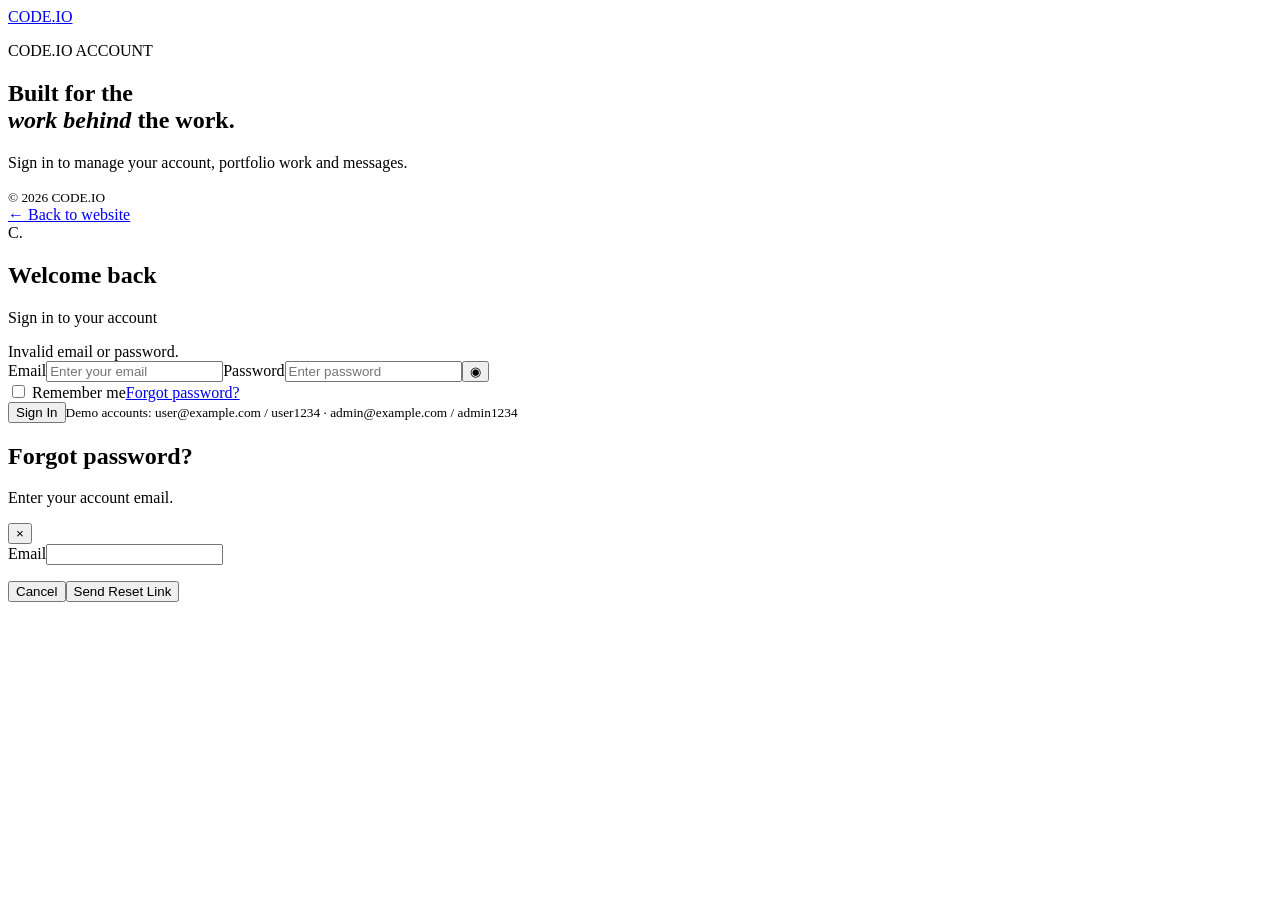
==== admin-login.html @ 76c8f317 "Add files via upload" ====
<!doctype html><html lang="en"><head><meta charset="UTF-8"><meta name="viewport" content="width=device-width,initial-scale=1"><title>Sign in — CODE.IO</title><link rel="stylesheet" href="admin/admin.css"></head><body class="login-page"><main class="login-shell"><section class="login-brand"><a class="admin-brand" href="index.html"><img src="assets/CODE.IO.png" alt="">CODE<span>.</span>IO</a><div><p class="eyebrow">CODE.IO ACCOUNT</p><h1>Built for the<br><em>work behind</em> the work.</h1><p>Sign in to manage your account, portfolio work and messages.</p></div><small>© 2026 CODE.IO</small></section><section class="login-form-wrap"><a class="back-link" href="index.html">← Back to website</a><form class="login-card" id="login-form"><div class="mini-mark">C.</div><h2>Welcome back</h2><p>Sign in to your account</p><div class="login-error" id="login-error">Invalid email or password.</div><label>Email<input id="admin-email" type="email" placeholder="Enter your email" required></label><label>Password<span class="password-wrap"><input id="admin-password" type="password" placeholder="Enter password" required><button type="button" id="password-toggle" aria-label="Show password">◉</button></span></label><div class="login-options"><label class="check"><input type="checkbox"> Remember me</label><a href="#" id="forgot-link">Forgot password?</a></div><button class="primary-btn login-submit" type="submit">Sign In</button><small class="demo-note">Demo accounts: user@example.com / user1234 · admin@example.com / admin1234</small></form></section></main><div class="modal-layer" id="forgot-modal"><form class="modal" id="forgot-form"><div class="modal-head"><div><h2>Forgot password?</h2><p class="muted">Enter your account email.</p></div><button class="close" type="button" data-forgot-close>×</button></div><label class="field-label">Email<input class="form-control" name="email" type="email" required></label><p class="muted" id="forgot-status"></p><div class="modal-actions"><button class="ghost-btn" type="button" data-forgot-close>Cancel</button><button class="primary-btn" id="forgot-submit">Send Reset Link</button></div></form></div><script src="auth.js"></script><script src="admin/admin.js"></script></body></html>
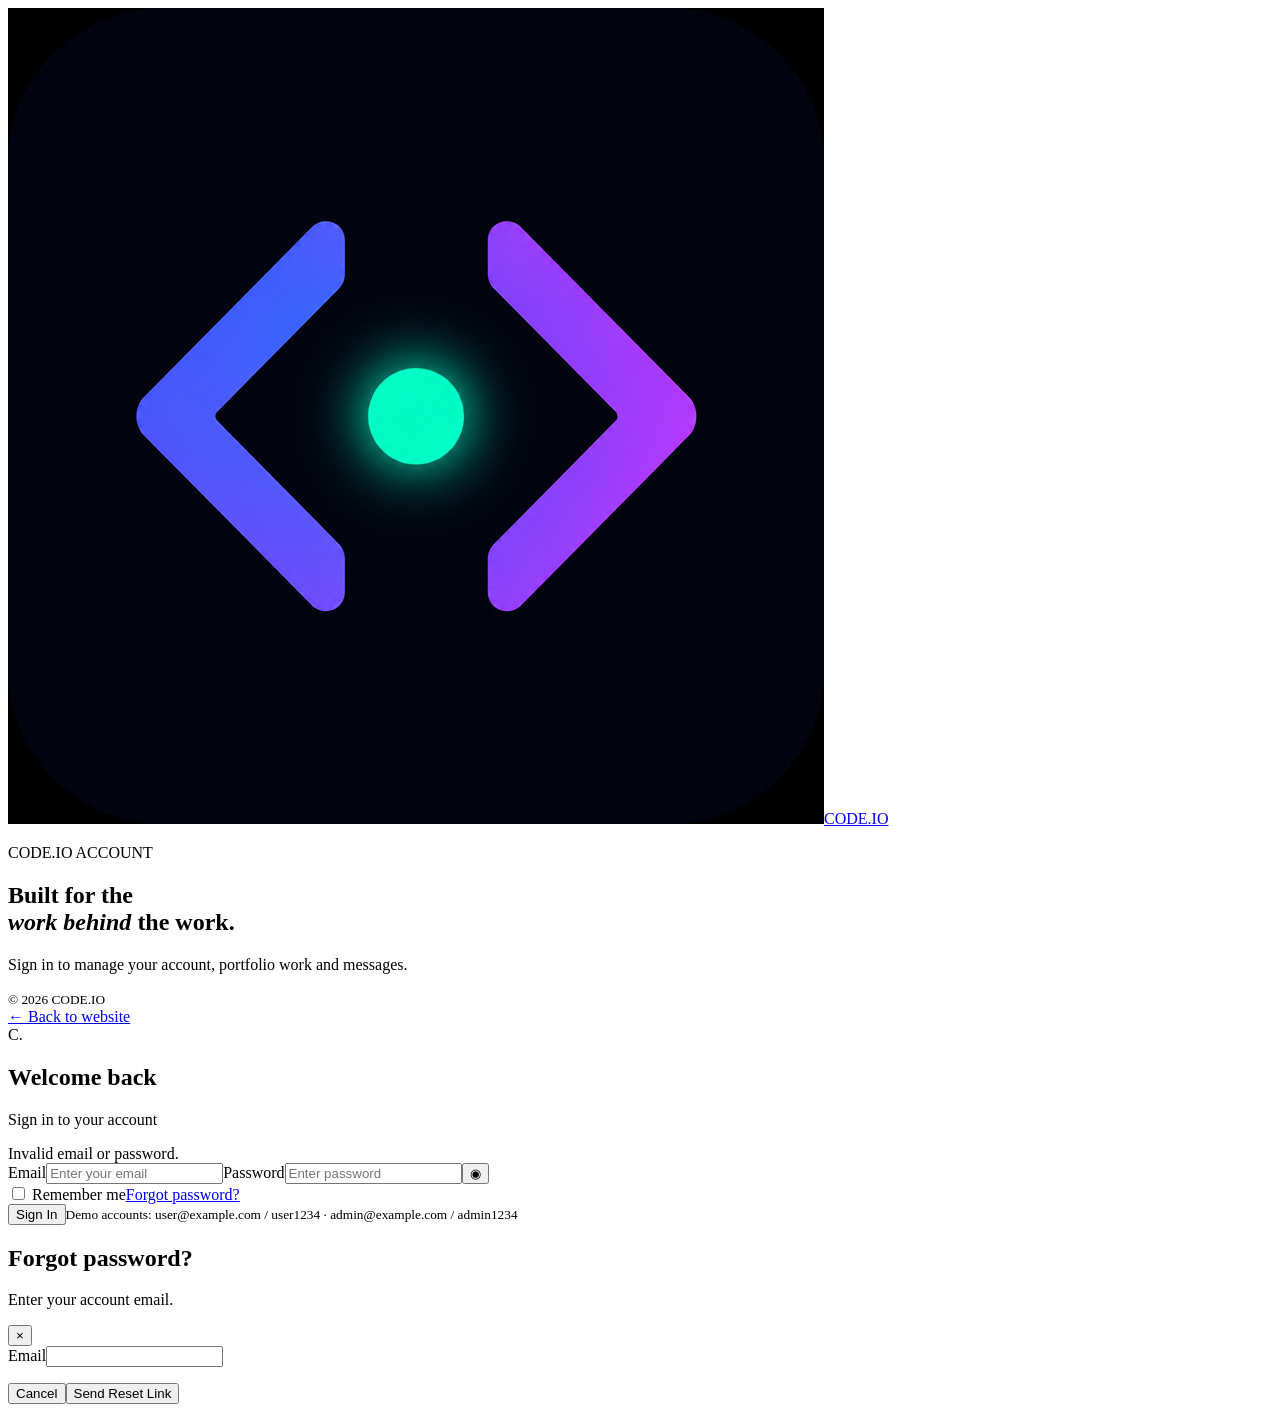
==== commit ae14b401: "assest settings" ====
--- a/admin-login.html
+++ b/admin-login.html
@@ -1 +1 @@
-<!doctype html><html lang="en"><head><meta charset="UTF-8"><meta name="viewport" content="width=device-width,initial-scale=1"><title>Sign in — CODE.IO</title><link rel="stylesheet" href="admin/admin.css"></head><body class="login-page"><main class="login-shell"><section class="login-brand"><a class="admin-brand" href="index.html"><img src="assets/CODE.IO.png" alt="">CODE<span>.</span>IO</a><div><p class="eyebrow">CODE.IO ACCOUNT</p><h1>Built for the<br><em>work behind</em> the work.</h1><p>Sign in to manage your account, portfolio work and messages.</p></div><small>© 2026 CODE.IO</small></section><section class="login-form-wrap"><a class="back-link" href="index.html">← Back to website</a><form class="login-card" id="login-form"><div class="mini-mark">C.</div><h2>Welcome back</h2><p>Sign in to your account</p><div class="login-error" id="login-error">Invalid email or password.</div><label>Email<input id="admin-email" type="email" placeholder="Enter your email" required></label><label>Password<span class="password-wrap"><input id="admin-password" type="password" placeholder="Enter password" required><button type="button" id="password-toggle" aria-label="Show password">◉</button></span></label><div class="login-options"><label class="check"><input type="checkbox"> Remember me</label><a href="#" id="forgot-link">Forgot password?</a></div><button class="primary-btn login-submit" type="submit">Sign In</button><small class="demo-note">Demo accounts: user@example.com / user1234 · admin@example.com / admin1234</small></form></section></main><div class="modal-layer" id="forgot-modal"><form class="modal" id="forgot-form"><div class="modal-head"><div><h2>Forgot password?</h2><p class="muted">Enter your account email.</p></div><button class="close" type="button" data-forgot-close>×</button></div><label class="field-label">Email<input class="form-control" name="email" type="email" required></label><p class="muted" id="forgot-status"></p><div class="modal-actions"><button class="ghost-btn" type="button" data-forgot-close>Cancel</button><button class="primary-btn" id="forgot-submit">Send Reset Link</button></div></form></div><script src="auth.js"></script><script src="admin/admin.js"></script></body></html>
+<!doctype html><html lang="en"><head><meta charset="UTF-8"><meta name="viewport" content="width=device-width,initial-scale=1"><title>Sign in — CODE.IO</title><link rel="stylesheet" href="admin/admin.css"></head><body class="login-page"><main class="login-shell"><section class="login-brand"><a class="admin-brand" href="index.html"><img src="CODE.IO.png" alt="">CODE<span>.</span>IO</a><div><p class="eyebrow">CODE.IO ACCOUNT</p><h1>Built for the<br><em>work behind</em> the work.</h1><p>Sign in to manage your account, portfolio work and messages.</p></div><small>© 2026 CODE.IO</small></section><section class="login-form-wrap"><a class="back-link" href="index.html">← Back to website</a><form class="login-card" id="login-form"><div class="mini-mark">C.</div><h2>Welcome back</h2><p>Sign in to your account</p><div class="login-error" id="login-error">Invalid email or password.</div><label>Email<input id="admin-email" type="email" placeholder="Enter your email" required></label><label>Password<span class="password-wrap"><input id="admin-password" type="password" placeholder="Enter password" required><button type="button" id="password-toggle" aria-label="Show password">◉</button></span></label><div class="login-options"><label class="check"><input type="checkbox"> Remember me</label><a href="#" id="forgot-link">Forgot password?</a></div><button class="primary-btn login-submit" type="submit">Sign In</button><small class="demo-note">Demo accounts: user@example.com / user1234 · admin@example.com / admin1234</small></form></section></main><div class="modal-layer" id="forgot-modal"><form class="modal" id="forgot-form"><div class="modal-head"><div><h2>Forgot password?</h2><p class="muted">Enter your account email.</p></div><button class="close" type="button" data-forgot-close>×</button></div><label class="field-label">Email<input class="form-control" name="email" type="email" required></label><p class="muted" id="forgot-status"></p><div class="modal-actions"><button class="ghost-btn" type="button" data-forgot-close>Cancel</button><button class="primary-btn" id="forgot-submit">Send Reset Link</button></div></form></div><script src="auth.js"></script><script src="admin/admin.js"></script></body></html>
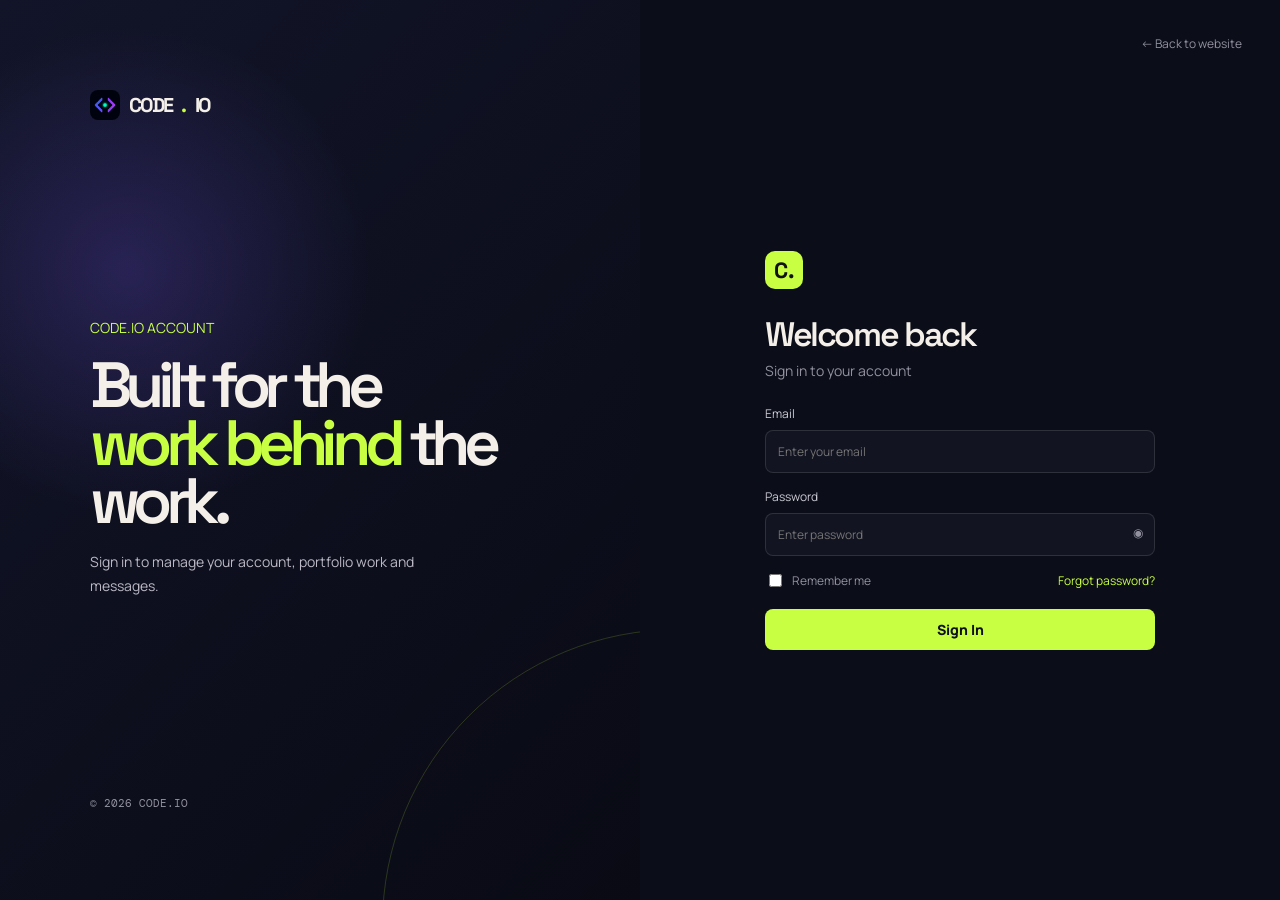
==== commit 86e6767b: "chages in app" ====
--- a/admin-login.html
+++ b/admin-login.html
@@ -1 +1 @@
-<!doctype html><html lang="en"><head><meta charset="UTF-8"><meta name="viewport" content="width=device-width,initial-scale=1"><title>Sign in — CODE.IO</title><link rel="stylesheet" href="admin/admin.css"></head><body class="login-page"><main class="login-shell"><section class="login-brand"><a class="admin-brand" href="index.html"><img src="CODE.IO.png" alt="">CODE<span>.</span>IO</a><div><p class="eyebrow">CODE.IO ACCOUNT</p><h1>Built for the<br><em>work behind</em> the work.</h1><p>Sign in to manage your account, portfolio work and messages.</p></div><small>© 2026 CODE.IO</small></section><section class="login-form-wrap"><a class="back-link" href="index.html">← Back to website</a><form class="login-card" id="login-form"><div class="mini-mark">C.</div><h2>Welcome back</h2><p>Sign in to your account</p><div class="login-error" id="login-error">Invalid email or password.</div><label>Email<input id="admin-email" type="email" placeholder="Enter your email" required></label><label>Password<span class="password-wrap"><input id="admin-password" type="password" placeholder="Enter password" required><button type="button" id="password-toggle" aria-label="Show password">◉</button></span></label><div class="login-options"><label class="check"><input type="checkbox"> Remember me</label><a href="#" id="forgot-link">Forgot password?</a></div><button class="primary-btn login-submit" type="submit">Sign In</button><small class="demo-note">Demo accounts: user@example.com / user1234 · admin@example.com / admin1234</small></form></section></main><div class="modal-layer" id="forgot-modal"><form class="modal" id="forgot-form"><div class="modal-head"><div><h2>Forgot password?</h2><p class="muted">Enter your account email.</p></div><button class="close" type="button" data-forgot-close>×</button></div><label class="field-label">Email<input class="form-control" name="email" type="email" required></label><p class="muted" id="forgot-status"></p><div class="modal-actions"><button class="ghost-btn" type="button" data-forgot-close>Cancel</button><button class="primary-btn" id="forgot-submit">Send Reset Link</button></div></form></div><script src="auth.js"></script><script src="admin/admin.js"></script></body></html>
+<!doctype html><html lang="en"><head><meta charset="UTF-8"><meta name="viewport" content="width=device-width,initial-scale=1"><title>Sign in — CODE.IO</title><link rel="stylesheet" href="admin/admin.css"></head><body class="login-page"><main class="login-shell"><section class="login-brand"><a class="admin-brand" href="index.html"><img src="CODE.IO.png" alt="">CODE<span>.</span>IO</a><div><p class="eyebrow">CODE.IO ACCOUNT</p><h1>Built for the<br><em>work behind</em> the work.</h1><p>Sign in to manage your account, portfolio work and messages.</p></div><small>© 2026 CODE.IO</small></section><section class="login-form-wrap"><a class="back-link" href="index.html">← Back to website</a><form class="login-card" id="login-form"><div class="mini-mark">C.</div><h2>Welcome back</h2><p>Sign in to your account</p><div class="login-error" id="login-error">Invalid email or password.</div><label>Email<input id="admin-email" type="email" placeholder="Enter your email" required></label><label>Password<span class="password-wrap"><input id="admin-password" type="password" placeholder="Enter password" required><button type="button" id="password-toggle" aria-label="Show password">◉</button></span></label><div class="login-options"><label class="check"><input type="checkbox"> Remember me</label><a href="#" id="forgot-link">Forgot password?</a></div><button class="primary-btn login-submit" type="submit">Sign In</button><small class="demo-note">Sign in with your account credentials.</small></form></section></main><div class="modal-layer" id="forgot-modal"><form class="modal" id="forgot-form"><div class="modal-head"><div><h2>Forgot password?</h2><p class="muted">Enter your account email.</p></div><button class="close" type="button" data-forgot-close>×</button></div><label class="field-label">Email<input class="form-control" name="email" type="email" required></label><p class="muted" id="forgot-status"></p><div class="modal-actions"><button class="ghost-btn" type="button" data-forgot-close>Cancel</button><button class="primary-btn" id="forgot-submit">Send Reset Link</button></div></form></div><script src="auth-client.js"></script><script src="admin/admin.js"></script></body></html>
--- a/admin/admin.css
+++ b/admin/admin.css
@@ -0,0 +1,11 @@
+@import url('https://fonts.googleapis.com/css2?family=DM+Mono:wght@400;500&family=Manrope:wght@400;500;600;700;800&family=Space+Grotesk:wght@500;600;700&display=swap');
+:root{--bg:#0b0d18;--panel:#121526;--panel2:#181b2d;--line:rgba(244,240,233,.12);--text:#f4f0e9;--muted:#9291a0;--acid:#c8ff43;--danger:#ff6c70;--success:#66d99c;--sans:Manrope,sans-serif;--display:'Space Grotesk',sans-serif;--mono:'DM Mono',monospace}*{box-sizing:border-box}body{margin:0;background:var(--bg);color:var(--text);font-family:var(--sans);font-size:14px}button,input,textarea,select{font:inherit}button{cursor:pointer}button:disabled{opacity:.55;cursor:not-allowed}a{color:inherit;text-decoration:none}.admin-page{min-height:100vh;background:radial-gradient(circle at 90% 0,#20204a 0,transparent 25%),var(--bg)}.sidebar{width:250px;position:fixed;inset:0 auto 0 0;padding:25px 15px;background:#0d0f1d;border-right:1px solid var(--line);display:flex;flex-direction:column;z-index:20}.admin-brand{display:flex;align-items:center;gap:9px;font:700 20px var(--display);letter-spacing:-.09em}.admin-brand img{width:30px;height:30px;border-radius:8px}.admin-brand span,.eyebrow{color:var(--acid)}.panel-label{font:10px var(--mono);letter-spacing:.16em;color:var(--muted);margin:28px 10px 12px}.nav-list{display:grid;gap:4px}.nav-item{width:100%;border:0;background:transparent;color:#aaaab6;padding:11px 12px;border-radius:8px;display:flex;align-items:center;gap:12px;text-align:left;transition:.2s}.nav-item:hover,.nav-item.active{background:rgba(200,255,67,.09);color:var(--acid)}.nav-icon{width:17px;text-align:center;font-size:16px}.badge{margin-left:auto;padding:2px 7px;border-radius:10px;background:var(--acid);color:#10111e;font:10px var(--mono)}.side-profile{margin-top:auto;border-top:1px solid var(--line);padding:18px 6px 3px;display:flex;align-items:center;gap:10px;position:relative}.avatar{width:34px;height:34px;border-radius:50%;background:linear-gradient(135deg,#7e5cff,var(--acid));color:#0b0d18;display:grid;place-items:center;font:700 11px var(--mono);flex:none}.profile-name{font-weight:700;font-size:12px}.profile-role{font-size:10px;color:var(--muted);margin-top:2px}.dots{margin-left:auto;border:0;background:transparent;color:var(--muted);font-size:18px}.main{margin-left:250px;min-height:100vh}.topbar{height:78px;border-bottom:1px solid var(--line);display:flex;align-items:center;justify-content:space-between;padding:0 36px;position:sticky;top:0;background:rgba(11,13,24,.84);backdrop-filter:blur(15px);z-index:10}.crumb{color:var(--muted);font:10px var(--mono);text-transform:uppercase;letter-spacing:.08em;margin-bottom:4px}.page-title{font:600 21px var(--display);letter-spacing:-.05em;margin:0}.header-actions{display:flex;align-items:center;gap:10px}.icon-btn,.ghost-btn{border:1px solid var(--line);background:var(--panel);color:var(--text);border-radius:8px;min-height:38px;padding:0 12px;transition:.2s}.icon-btn:hover,.ghost-btn:hover{border-color:var(--acid);color:var(--acid)}.icon-btn{position:relative;font-size:16px}.noti-dot{position:absolute;right:-4px;top:-5px;background:var(--danger);border-radius:10px;font:9px var(--mono);padding:2px 5px;color:white}.search-box{position:relative}.search-box input{width:205px;background:var(--panel);border:1px solid var(--line);padding:10px 12px;border-radius:8px;color:var(--text);outline:0}.search-box input:focus{border-color:var(--acid)}.search-results{display:none;position:absolute;top:45px;right:0;width:300px;background:var(--panel2);border:1px solid var(--line);border-radius:10px;padding:8px;box-shadow:0 20px 45px #0008}.search-results.show{display:block}.result{padding:9px;border-radius:6px;cursor:pointer}.result:hover{background:#23263c}.result small{display:block;color:var(--muted)}.content{padding:36px;max-width:1600px}.welcome{display:flex;justify-content:space-between;align-items:end;margin-bottom:30px}.welcome h2{font:600 29px var(--display);letter-spacing:-.06em;margin:0}.welcome p{color:var(--muted);margin:7px 0 0}.actions{display:flex;gap:9px;flex-wrap:wrap}.primary-btn{border:0;background:var(--acid);color:#10111e;border-radius:8px;padding:11px 15px;font-weight:800;transition:.2s}.primary-btn:hover{transform:translateY(-2px);box-shadow:0 8px 20px #c8ff4330}.danger-btn{background:var(--danger);color:white;border:0;border-radius:8px;padding:10px 14px;font-weight:700}.stats{display:grid;grid-template-columns:repeat(4,1fr);gap:15px}.stat-card,.card{border:1px solid var(--line);background:linear-gradient(145deg,#181b2d,#121421);border-radius:12px}.stat-card{padding:19px;transition:.25s}.stat-card:hover,.project-card-admin:hover,.team-card:hover{transform:translateY(-4px);border-color:#c8ff4369}.stat-top{display:flex;justify-content:space-between;color:var(--muted)}.stat-icon{color:var(--acid);font-size:20px}.trend{font:10px var(--mono);color:var(--success);background:#66d99c17;padding:3px 5px;border-radius:5px}.stat-num{font:600 31px var(--display);letter-spacing:-.07em;margin:20px 0 3px}.section-grid{display:grid;grid-template-columns:1.2fr .8fr;gap:18px;margin-top:18px}.card-head{padding:18px 19px;border-bottom:1px solid var(--line);display:flex;align-items:center;justify-content:space-between}.card-head h3{font:600 16px var(--display);margin:0}.text-btn{border:0;background:transparent;color:var(--acid);font:11px var(--mono)}.table-wrap{overflow:auto}table{width:100%;border-collapse:collapse;min-width:580px}th{text-align:left;color:var(--muted);font:10px var(--mono);letter-spacing:.07em;text-transform:uppercase}th,td{padding:13px 18px;border-bottom:1px solid var(--line)}td{font-size:12px}.status{display:inline-block;padding:4px 7px;border-radius:20px;font:10px var(--mono);background:#ffffff0d;color:#b9b8c3}.status.unread{background:#c8ff4320;color:var(--acid)}.status.replied,.status.published{background:#66d99c18;color:var(--success)}.mini-projects{padding:12px;display:grid;gap:10px}.mini-project{display:flex;gap:11px;align-items:center;padding:7px;border-radius:8px}.mini-project:hover{background:#ffffff08}.mini-project img{width:50px;height:42px;object-fit:cover;border-radius:6px;background:#272a42}.muted{color:var(--muted);font-size:11px}.quick-grid{display:grid;grid-template-columns:repeat(2,1fr);gap:9px;padding:14px}.quick{padding:17px;border:1px solid var(--line);border-radius:9px;background:#ffffff04;text-align:left;color:var(--text);font-weight:700}.quick:hover{border-color:var(--acid);color:var(--acid)}.view-head{display:flex;align-items:center;justify-content:space-between;gap:15px;margin-bottom:22px}.view-head h2{font:600 28px var(--display);letter-spacing:-.06em;margin:0}.view-head p{color:var(--muted);margin:4px 0}.toolbar{display:flex;gap:10px;align-items:center;margin-bottom:18px;flex-wrap:wrap}.toolbar input,.form-control{padding:10px 12px;border:1px solid var(--line);border-radius:8px;background:var(--panel);color:var(--text);outline:0}.toolbar input:focus,.form-control:focus{border-color:var(--acid)}.tabs{display:flex;gap:5px}.tab{border:0;background:transparent;color:var(--muted);padding:8px 10px;border-radius:6px}.tab.active{background:#ffffff0d;color:var(--acid)}.projects-grid{display:grid;grid-template-columns:repeat(3,1fr);gap:15px}.project-card-admin{overflow:hidden;transition:.25s}.project-card-admin img,.project-image-empty{height:150px;width:100%;object-fit:cover;background:linear-gradient(135deg,#2b3154,#191b2a)}.project-info{padding:15px}.project-info h3{margin:0 0 5px;font:600 18px var(--display)}.card-actions{display:flex;gap:6px;margin-top:15px}.small-btn{background:transparent;color:var(--muted);border:1px solid var(--line);padding:7px 9px;border-radius:6px;font-size:11px}.small-btn:hover{border-color:var(--acid);color:var(--acid)}.small-btn.delete:hover{border-color:var(--danger);color:var(--danger)}.team-grid{display:grid;grid-template-columns:repeat(3,1fr);gap:15px}.team-card{padding:19px;transition:.25s}.team-card .avatar{width:53px;height:53px;margin-bottom:15px}.team-card h3{margin:0;font:600 20px var(--display)}.team-card p{color:var(--muted);font-size:12px;line-height:1.6}.inbox{display:grid;grid-template-columns:330px 1fr;min-height:610px;overflow:hidden}.conversation-list{border-right:1px solid var(--line)}.inbox-search{padding:13px;border-bottom:1px solid var(--line)}.inbox-search input{width:100%;padding:10px;border:1px solid var(--line);background:#0e1020;color:white;border-radius:7px}.conversation{padding:14px 15px;border-bottom:1px solid var(--line);cursor:pointer}.conversation:hover,.conversation.active{background:#ffffff08}.conversation.active{border-left:2px solid var(--acid)}.conv-row{display:flex;justify-content:space-between}.conv-name{font-weight:700;font-size:12px}.conv-subject{margin:5px 0;color:#d4d3dc;font-size:12px}.conv-preview{color:var(--muted);font-size:11px;white-space:nowrap;overflow:hidden;text-overflow:ellipsis}.message-pane{display:flex;flex-direction:column}.message-header{padding:19px;border-bottom:1px solid var(--line);display:flex;justify-content:space-between}.message-header h3{margin:0;font:600 18px var(--display)}.message-header p{margin:3px 0;color:var(--muted);font-size:11px}.thread{padding:20px;display:grid;gap:15px;flex:1}.bubble{max-width:75%;padding:14px;border-radius:10px;background:#20233a;line-height:1.6;font-size:13px}.bubble.admin{margin-left:auto;background:#c8ff43;color:#10111e}.bubble-meta{font:10px var(--mono);opacity:.6;margin-bottom:7px}.composer{padding:15px;border-top:1px solid var(--line)}.composer textarea{width:100%;resize:vertical;min-height:72px;padding:10px;border:1px solid var(--line);background:#0e1020;color:white;border-radius:7px}.compose-actions{display:flex;justify-content:space-between;align-items:center;margin-top:8px}.media-grid{display:grid;grid-template-columns:repeat(4,1fr);gap:14px}.media-card{overflow:hidden}.media-preview{height:135px;background:#22263a;display:grid;place-items:center;color:var(--muted)}.media-preview img{width:100%;height:100%;object-fit:cover}.media-info{padding:11px}.media-info strong{font-size:12px}.upload-zone{border:1px dashed #c8ff4375;border-radius:10px;padding:20px;text-align:center;color:var(--muted);margin-bottom:18px}.settings{max-width:820px;display:grid;gap:16px}.settings .card{padding:20px}.settings h3{margin:0 0 15px;font:600 17px var(--display)}.form-grid{display:grid;grid-template-columns:repeat(2,1fr);gap:13px}.field-label{display:grid;gap:6px;color:var(--muted);font-size:11px}.toggle-row{display:flex;justify-content:space-between;align-items:center;padding:12px 0;border-top:1px solid var(--line)}.switch{appearance:none;width:37px;height:21px;border-radius:20px;background:#414356;position:relative;cursor:pointer}.switch:checked{background:var(--acid)}.switch:before{content:'';position:absolute;width:15px;height:15px;top:3px;left:3px;border-radius:50%;background:white;transition:.2s}.switch:checked:before{left:19px}.modal-layer{position:fixed;inset:0;background:#05060bbd;display:grid;place-items:center;padding:18px;z-index:50;opacity:0;pointer-events:none;transition:.2s}.modal-layer.show{opacity:1;pointer-events:auto}.modal{width:min(100%,700px);max-height:92vh;overflow:auto;background:var(--panel2);border:1px solid var(--line);border-radius:13px;padding:22px;transform:translateY(12px);transition:.2s}.show .modal{transform:none}.modal-head{display:flex;justify-content:space-between;align-items:start;margin-bottom:18px}.modal h2{margin:0;font:600 23px var(--display)}.close{border:0;background:transparent;color:var(--muted);font-size:22px}.modal textarea{min-height:100px}.upload-mini{padding:18px;border:1px dashed var(--line);border-radius:8px;color:var(--muted);text-align:center}.modal-actions{display:flex;justify-content:flex-end;gap:9px;margin-top:20px}.toast{padding:12px 15px;margin-top:8px;border-radius:8px;background:#20243a;border-left:3px solid var(--success);box-shadow:0 10px 30px #0008;animation:toast .25s both}.toast.error{border-color:var(--danger)}#toast-stack{position:fixed;right:20px;bottom:20px;z-index:70;min-width:230px}@keyframes toast{from{opacity:0;transform:translateY(12px)}to{opacity:1;transform:none}}.login-page{min-height:100vh;background:#0b0d18}.login-shell{min-height:100vh;display:grid;grid-template-columns:1fr 1fr}.login-brand{padding:clamp(35px,7vw,90px);position:relative;display:flex;flex-direction:column;justify-content:space-between;overflow:hidden;background:radial-gradient(circle at 20% 30%,#7e5cff38,transparent 30%),linear-gradient(135deg,#121529,#090a14)}.login-brand:after{content:'';position:absolute;width:46vw;height:46vw;border:1px solid #c8ff432c;border-radius:50%;right:-26vw;bottom:-25vw}.login-brand>div{max-width:520px;z-index:1}.login-brand h1{font:600 clamp(45px,5vw,78px)/.9 var(--display);letter-spacing:-.1em;margin:20px 0}.login-brand h1 em{color:var(--acid);font-style:normal}.login-brand p:not(.eyebrow){color:#bbb9c5;max-width:360px;line-height:1.7}.login-brand small{color:var(--muted);font:11px var(--mono)}.login-form-wrap{display:grid;place-items:center;padding:30px;position:relative}.back-link{position:absolute;top:35px;right:38px;color:var(--muted);font-size:12px}.login-card{width:min(100%,390px)}.mini-mark{width:38px;height:38px;display:grid;place-items:center;border-radius:10px;background:var(--acid);color:#111;font:700 22px var(--display)}.login-card h2{margin:24px 0 5px;font:600 34px var(--display);letter-spacing:-.07em}.login-card>p{color:var(--muted);margin:0 0 25px}.login-card label{display:grid;gap:8px;color:#cccbd5;font-size:12px;margin-top:15px}.login-card input{width:100%;padding:12px;border:1px solid var(--line);border-radius:8px;background:#121421;color:var(--text);outline:0}.login-card input:focus{border-color:var(--acid);box-shadow:0 0 0 3px #c8ff4312}.password-wrap{position:relative}.password-wrap button{position:absolute;right:5px;top:4px;border:0;background:transparent;color:var(--muted);padding:7px}.login-options{display:flex;justify-content:space-between;align-items:center;margin:15px 0}.login-options .check{display:flex;align-items:center;gap:7px;margin:0;color:var(--muted)}.login-options input{width:auto}.login-options a{color:var(--acid);font-size:12px}.login-submit{width:100%;margin-top:4px}.login-error{display:none;padding:10px;border:1px solid #ff6c705c;background:#ff6c7012;color:#ff989a;border-radius:7px;font-size:12px}.login-error.show{display:block}.demo-note{display:block;color:var(--muted);font-size:10px;text-align:center;margin-top:15px}.mobile-trigger{display:none}
+@media(max-width:980px){.stats{grid-template-columns:repeat(2,1fr)}.projects-grid,.team-grid{grid-template-columns:repeat(2,1fr)}.media-grid{grid-template-columns:repeat(3,1fr)}.section-grid{grid-template-columns:1fr}.sidebar{transform:translateX(-100%);transition:.25s;box-shadow:20px 0 50px #0008}.sidebar.open{transform:none}.mobile-trigger{display:block}.main{margin-left:0}.topbar{padding:0 18px}.content{padding:24px}.sidebar-overlay{display:none;position:fixed;inset:0;background:#0009;z-index:15}.sidebar-overlay.show{display:block}.login-shell{grid-template-columns:.85fr 1fr}.login-brand{padding:45px}}
+@media(max-width:650px){.topbar{height:65px}.topbar .crumb{display:none}.search-box input{width:110px}.header-actions .avatar{display:none}.content{padding:20px 14px}.welcome,.view-head{align-items:start;flex-direction:column}.stats{gap:10px}.stat-card{padding:14px}.section-grid{margin-top:10px}.projects-grid,.team-grid,.media-grid{grid-template-columns:1fr}.inbox{grid-template-columns:1fr;min-height:550px}.conversation-list{border-right:0}.message-pane{display:none}.inbox.message-open .conversation-list{display:none}.inbox.message-open .message-pane{display:flex}.form-grid{grid-template-columns:1fr}.login-shell{display:block}.login-brand{min-height:310px;padding:30px}.login-brand h1{font-size:46px}.login-brand small{display:none}.login-form-wrap{display:block;padding:38px 25px 50px}.back-link{top:18px;right:22px}.login-card{margin:30px auto 0}.modal{padding:17px}.actions{width:100%}.actions button{flex:1}.hide-mobile{display:none}}
+
+/* Touch controls should not show the browser's blue tap flash. */
+a,button,input,select,textarea{ -webkit-tap-highlight-color:transparent }
+button,.nav-icon,.icon-btn,.dots,.close{ -webkit-user-select:none;user-select:none }
+img,svg{max-width:100%}
+@media(max-width:380px){.header-actions{gap:5px}.search-box input{width:86px}.topbar{padding:0 12px}.content{padding-inline:10px}.stat-num{font-size:26px}.modal-layer{padding:10px}.modal-actions{flex-wrap:wrap}.modal-actions button{flex:1}}
+.demo-note{display:none}
